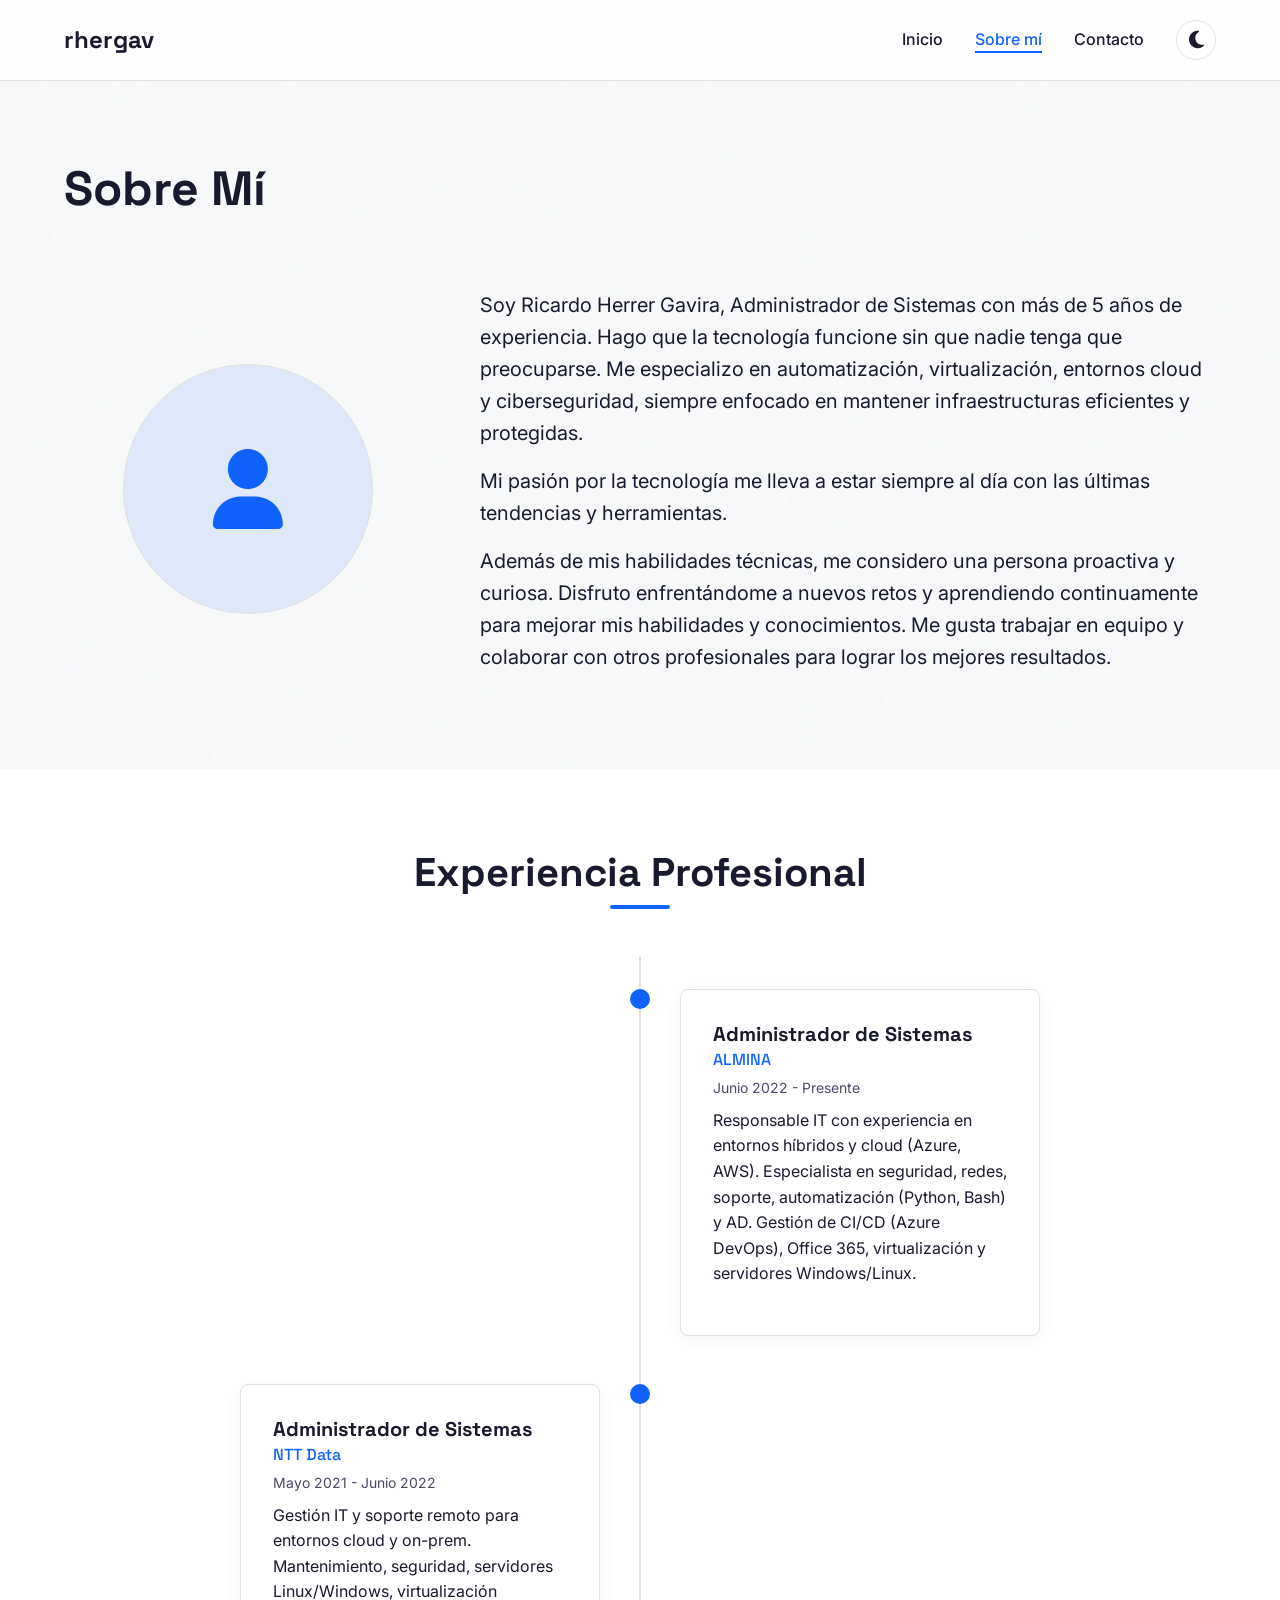
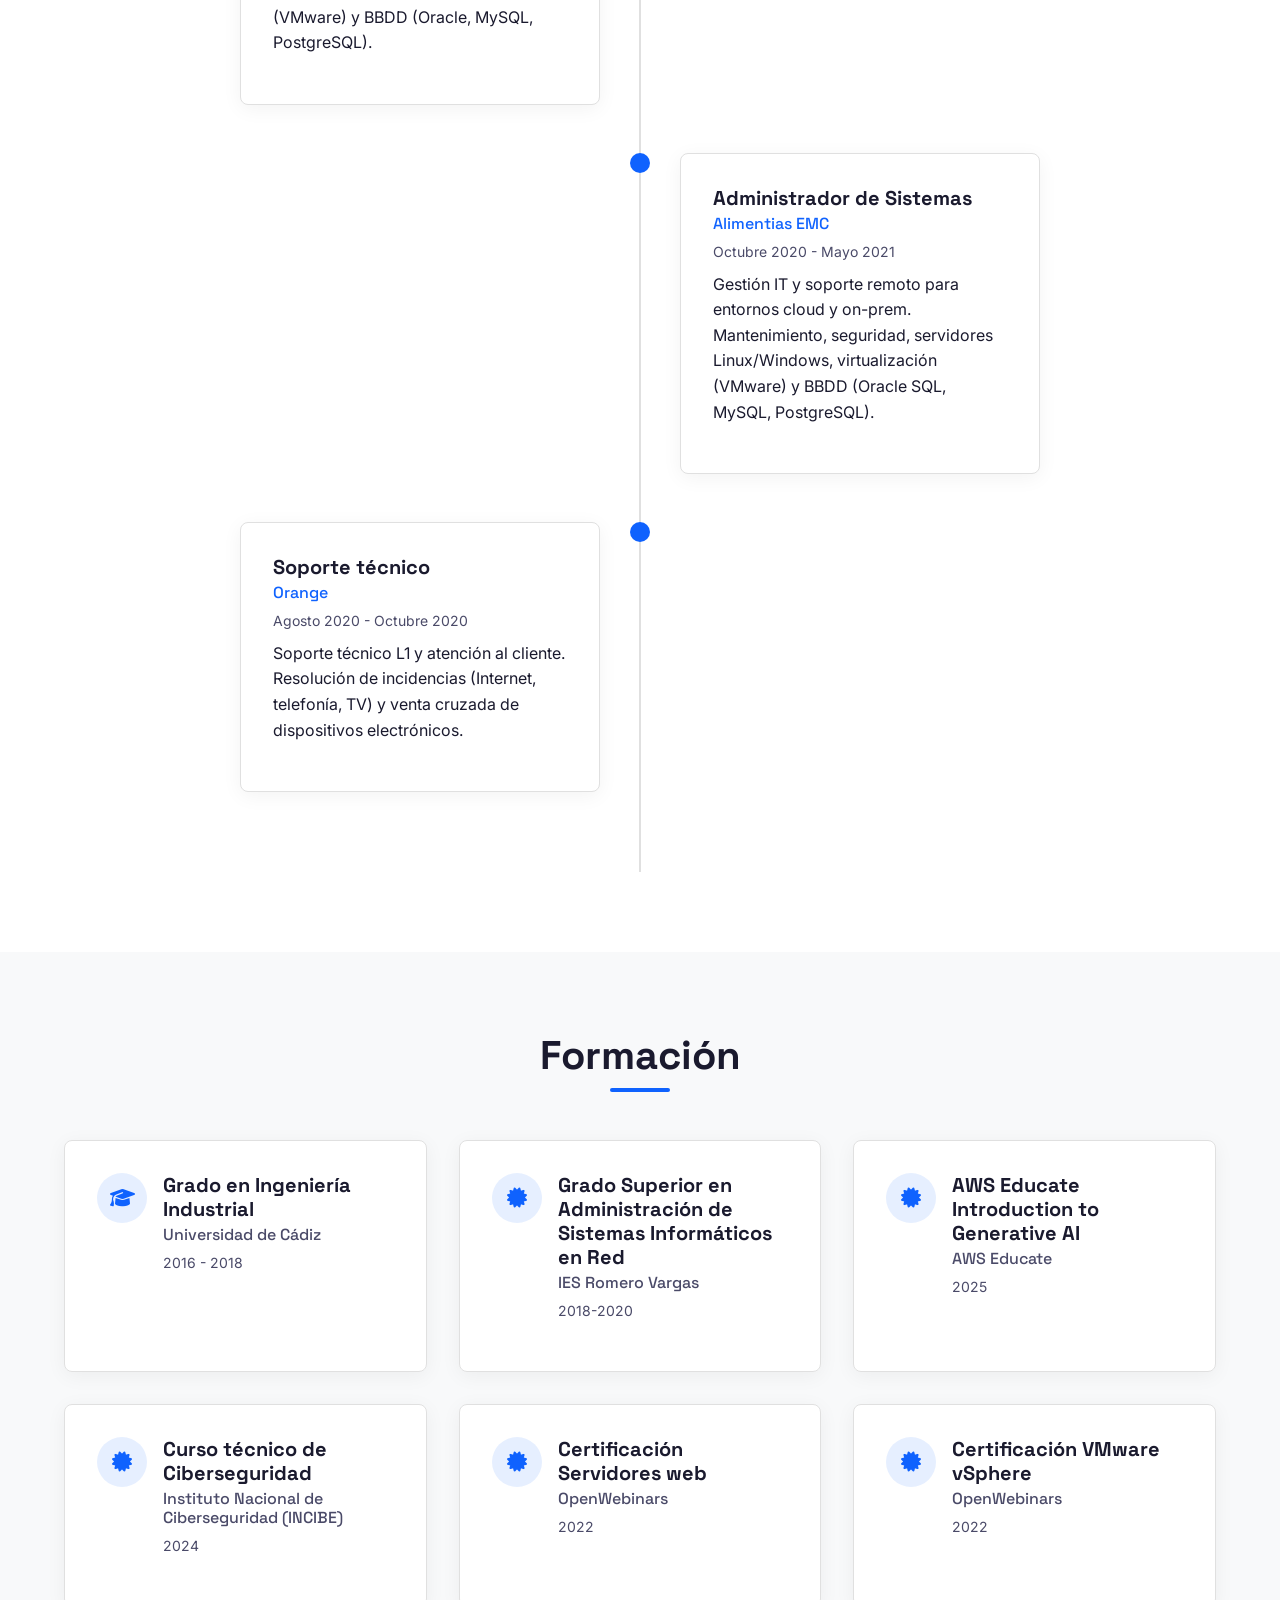
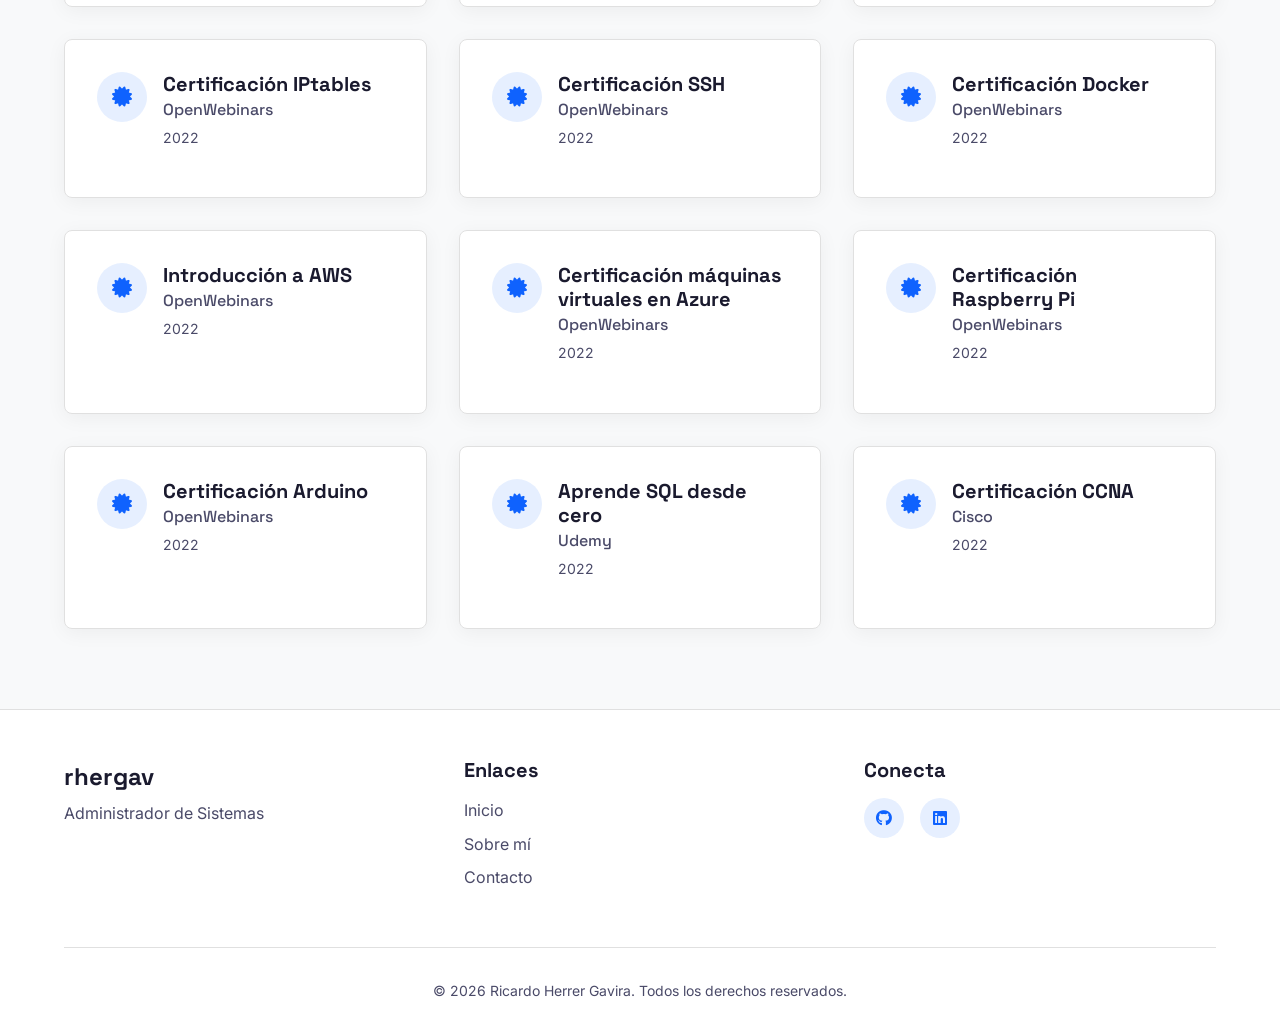
==== about.html @ b5ba9058 "Add files via upload" ====
<!DOCTYPE html>
<html lang="es">

<head>
    <meta charset="UTF-8">
    <meta name="viewport" content="width=device-width, initial-scale=1.0">
    <title>Sobre Mí | rhergav - Administrador de Sistemas</title>
    <link rel="stylesheet" href="css/styles.css">
    <link rel="stylesheet" href="https://cdnjs.cloudflare.com/ajax/libs/font-awesome/6.4.0/css/all.min.css">
    <link rel="preconnect" href="https://fonts.googleapis.com">
    <link rel="preconnect" href="https://fonts.gstatic.com" crossorigin>
    <link
        href="https://fonts.googleapis.com/css2?family=Inter:wght@300;400;500;600;700&family=Space+Grotesk:wght@300;400;500;600;700&display=swap"
        rel="stylesheet">
</head>

<body>
    <div class="noise"></div>

    <header>
        <div class="container">
            <div class="logo">
                <a href="index.html">rhergav</a>
            </div>
            <nav>
                <ul class="nav-links">
                    <li><a href="index.html">Inicio</a></li>
                    <li><a href="about.html" class="active">Sobre mí</a></li>
                    <li><a href="contact.html">Contacto</a></li>
                </ul>
                <div class="theme-toggle">
                    <i class="fas fa-moon"></i>
                    <i class="fas fa-sun"></i>
                </div>
                <div class="hamburger">
                    <span></span>
                    <span></span>
                    <span></span>
                </div>
            </nav>
        </div>
    </header>

    <main>
        <section class="about-hero">
            <div class="container">
                <div class="about-content">
                    <h1 class="reveal-text">Sobre Mí</h1>
                    <div class="about-grid">
                        <div class="about-image" data-aos="fade-right">
                            <div class="image-placeholder">
                                <i class="fas fa-user"></i>
                            </div>
                        </div>
                        <div class="about-text" data-aos="fade-left">
                            <p>Soy Ricardo Herrer Gavira, Administrador de Sistemas con más de 5 años de experiencia.
                                Hago que la tecnología funcione sin que nadie tenga que preocuparse. Me especializo
                                en automatización, virtualización, entornos cloud y ciberseguridad, siempre enfocado en
                                mantener infraestructuras eficientes y protegidas.</p>
                            <p>Mi pasión por la tecnología me lleva a estar siempre al día con las últimas tendencias y
                                herramientas.</p>
                            <p>Además de mis habilidades técnicas, me considero una persona proactiva y curiosa.
                                Disfruto enfrentándome a nuevos retos y aprendiendo continuamente para mejorar mis
                                habilidades y
                                conocimientos. Me gusta trabajar en equipo y colaborar con otros profesionales para
                                lograr
                                los mejores resultados.</p>
                        </div>
                    </div>
                </div>
            </div>
        </section>

        <section class="experience">
            <div class="container">
                <h2 class="section-title">Experiencia Profesional</h2>
                <div class="timeline">
                    <div class="timeline-item" data-aos="fade-up">
                        <div class="timeline-dot"></div>
                        <div class="timeline-content">
                            <h3>Administrador de Sistemas</h3>
                            <h4>ALMINA</h4>
                            <p class="timeline-date">Junio 2022 - Presente</p>
                            <p>Responsable IT con experiencia en entornos híbridos y cloud (Azure, AWS).
                                Especialista en seguridad, redes, soporte, automatización (Python, Bash) y AD. Gestión
                                de CI/CD (Azure DevOps), Office 365, virtualización y servidores Windows/Linux.</p>
                        </div>
                    </div>
                    <div class="timeline-item" data-aos="fade-up" data-aos-delay="100">
                        <div class="timeline-dot"></div>
                        <div class="timeline-content">
                            <h3>Administrador de Sistemas</h3>
                            <h4>NTT Data</h4>
                            <p class="timeline-date">Mayo 2021 - Junio 2022</p>
                            <p>Gestión IT y soporte remoto para entornos cloud y on-prem.
                                Mantenimiento, seguridad, servidores Linux/Windows, virtualización (VMware) y BBDD
                                (Oracle, MySQL, PostgreSQL).</p>
                        </div>
                    </div>
                    <div class="timeline-item" data-aos="fade-up" data-aos-delay="100">
                        <div class="timeline-dot"></div>
                        <div class="timeline-content">
                            <h3>Administrador de Sistemas</h3>
                            <h4>Alimentias EMC</h4>
                            <p class="timeline-date">Octubre 2020 - Mayo 2021</p>
                            <p>Gestión IT y soporte remoto para entornos cloud y on-prem.
                                Mantenimiento, seguridad, servidores Linux/Windows, virtualización (VMware) y BBDD
                                (Oracle SQL, MySQL, PostgreSQL).</p>
                        </div>
                    </div>
                    <div class="timeline-item" data-aos="fade-up" data-aos-delay="100">
                        <div class="timeline-dot"></div>
                        <div class="timeline-content">
                            <h3>Soporte técnico</h3>
                            <h4>Orange</h4>
                            <p class="timeline-date">Agosto 2020 - Octubre 2020</p>
                            <p>Soporte técnico L1 y atención al cliente.
                                Resolución de incidencias (Internet, telefonía, TV) y venta cruzada de dispositivos
                                electrónicos.
                            </p>
                        </div>
                    </div>
                </div>
            </div>
        </section>

        <section class="education">
            <div class="container">
                <h2 class="section-title">Formación</h2>
                <div class="education-grid">
                    <div class="education-card" data-aos="fade-up">
                        <div class="education-icon">
                            <i class="fas fa-graduation-cap"></i>
                        </div>
                        <div class="education-content">
                            <h3>Grado en Ingeniería Industrial</h3>
                            <h4>Universidad de Cádiz</h4>
                            <p class="education-date">2016 - 2018</p>
                        </div>
                    </div>
                    <div class="education-card" data-aos="fade-up" data-aos-delay="100">
                        <div class="education-icon">
                            <i class="fas fa-certificate"></i>
                        </div>
                        <div class="education-content">
                            <h3>Grado Superior en Administración de Sistemas Informáticos en Red</h3>
                            <h4>IES Romero Vargas</h4>
                            <p class="education-date">2018-2020</p>
                        </div>
                    </div>
                    <div class="education-card" data-aos="fade-up" data-aos-delay="200">
                        <div class="education-icon">
                            <i class="fas fa-certificate"></i>
                        </div>
                        <div class="education-content">
                            <h3>AWS Educate Introduction to Generative AI</h3>
                            <h4>AWS Educate</h4>
                            <p class="education-date">2025</p>
                        </div>
                    </div>
                    <div class="education-card" data-aos="fade-up" data-aos-delay="100">
                        <div class="education-icon">
                            <i class="fas fa-certificate"></i>
                        </div>
                        <div class="education-content">
                            <h3>Curso técnico de Ciberseguridad</h3>
                            <h4>Instituto Nacional de Ciberseguridad (INCIBE)</h4>
                            <p class="education-date">2024</p>
                        </div>
                    </div>
                    <div class="education-card" data-aos="fade-up" data-aos-delay="100">
                        <div class="education-icon">
                            <i class="fas fa-certificate"></i>
                        </div>
                        <div class="education-content">
                            <h3>Certificación Servidores web</h3>
                            <h4>OpenWebinars</h4>
                            <p class="education-date">2022</p>
                        </div>
                    </div>

                    <div class="education-card" data-aos="fade-up" data-aos-delay="100">
                        <div class="education-icon">
                            <i class="fas fa-certificate"></i>
                        </div>
                        <div class="education-content">
                            <h3>Certificación VMware vSphere</h3>
                            <h4>OpenWebinars</h4>
                            <p class="education-date">2022</p>
                        </div>
                    </div>

                    <div class="education-card" data-aos="fade-up" data-aos-delay="100">
                        <div class="education-icon">
                            <i class="fas fa-certificate"></i>
                        </div>
                        <div class="education-content">
                            <h3>Certificación IPtables</h3>
                            <h4>OpenWebinars</h4>
                            <p class="education-date">2022</p>
                        </div>
                    </div>

                    <div class="education-card" data-aos="fade-up" data-aos-delay="100">
                        <div class="education-icon">
                            <i class="fas fa-certificate"></i>
                        </div>
                        <div class="education-content">
                            <h3>Certificación SSH</h3>
                            <h4>OpenWebinars</h4>
                            <p class="education-date">2022</p>
                        </div>
                    </div>

                    <div class="education-card" data-aos="fade-up" data-aos-delay="100">
                        <div class="education-icon">
                            <i class="fas fa-certificate"></i>
                        </div>
                        <div class="education-content">
                            <h3>Certificación Docker</h3>
                            <h4>OpenWebinars</h4>
                            <p class="education-date">2022</p>
                        </div>
                    </div>

                    <div class="education-card" data-aos="fade-up" data-aos-delay="100">
                        <div class="education-icon">
                            <i class="fas fa-certificate"></i>
                        </div>
                        <div class="education-content">
                            <h3>Introducción a AWS</h3>
                            <h4>OpenWebinars</h4>
                            <p class="education-date">2022</p>
                        </div>
                    </div>

                    <div class="education-card" data-aos="fade-up" data-aos-delay="100">
                        <div class="education-icon">
                            <i class="fas fa-certificate"></i>
                        </div>
                        <div class="education-content">
                            <h3>Certificación máquinas virtuales en Azure</h3>
                            <h4>OpenWebinars</h4>
                            <p class="education-date">2022</p>
                        </div>
                    </div>

                    <div class="education-card" data-aos="fade-up" data-aos-delay="100">
                        <div class="education-icon">
                            <i class="fas fa-certificate"></i>
                        </div>
                        <div class="education-content">
                            <h3>Certificación Raspberry Pi</h3>
                            <h4>OpenWebinars</h4>
                            <p class="education-date">2022</p>
                        </div>
                    </div>

                    <div class="education-card" data-aos="fade-up" data-aos-delay="100">
                        <div class="education-icon">
                            <i class="fas fa-certificate"></i>
                        </div>
                        <div class="education-content">
                            <h3>Certificación Arduino</h3>
                            <h4>OpenWebinars</h4>
                            <p class="education-date">2022</p>
                        </div>
                    </div>

                    <div class="education-card" data-aos="fade-up" data-aos-delay="100">
                        <div class="education-icon">
                            <i class="fas fa-certificate"></i>
                        </div>
                        <div class="education-content">
                            <h3>Aprende SQL desde cero</h3>
                            <h4>Udemy</h4>
                            <p class="education-date">2022</p>
                        </div>
                    </div>

                    <div class="education-card" data-aos="fade-up" data-aos-delay="100">
                        <div class="education-icon">
                            <i class="fas fa-certificate"></i>
                        </div>
                        <div class="education-content">
                            <h3>Certificación CCNA</h3>
                            <h4>Cisco</h4>
                            <p class="education-date">2022</p>
                        </div>
                    </div>

                </div>
            </div>
        </section>
    </main>

    <footer>
        <div class="container">
            <div class="footer-content">
                <div class="footer-logo">
                    <a href="index.html">rhergav</a>
                    <p>Administrador de Sistemas</p>
                </div>
                <div class="footer-links">
                    <h3>Enlaces</h3>
                    <ul>
                        <li><a href="index.html">Inicio</a></li>
                        <li><a href="about.html">Sobre mí</a></li>
                        <li><a href="contact.html">Contacto</a></li>
                    </ul>
                </div>
                <div class="footer-social">
                    <h3>Conecta</h3>
                    <div class="social-icons">
                        <a href="https://github.com/rhergav" target="_blank"><i class="fab fa-github"></i></a>
                        <a href="https://linkedin.com/in/rhergav" target="_blank"><i class="fab fa-linkedin"></i></a>
                    </div>
                </div>
            </div>
            <div class="footer-bottom">
                <p>&copy; <span id="currentYear"></span> Ricardo Herrer Gavira. Todos los derechos reservados.</p>
            </div>
        </div>
    </footer>

    <script src="js/main.js"></script>
</body>

</html>
---- css/styles.css ----
:root {
  /* Color scheme - Light mode */
  --bg-primary: #f8f9fa;
  --bg-secondary: #ffffff;
  --text-primary: #1a1a2e;
  --text-secondary: #4a4a68;
  --accent-primary: #0f62fe;
  --accent-secondary: #6929c4;
  --accent-tertiary: #1192e8;
  --border-color: #e0e0e0;
  --card-bg: #ffffff;
  --card-shadow: 0 4px 20px rgba(0, 0, 0, 0.05);
  --terminal-bg: #1a1a2e;
  --terminal-text: #f8f9fa;
  --success-color: #24a148;
  --error-color: #fa4d56;
  --warning-color: #f1c21b;

  /* Animation speeds */
  --transition-slow: 0.5s;
  --transition-medium: 0.3s;
  --transition-fast: 0.15s;

  /* Spacing */
  --spacing-xs: 0.25rem;
  --spacing-sm: 0.5rem;
  --spacing-md: 1rem;
  --spacing-lg: 2rem;
  --spacing-xl: 3rem;
  --spacing-xxl: 5rem;

  /* Border radius */
  --radius-sm: 4px;
  --radius-md: 8px;
  --radius-lg: 16px;
  --radius-full: 9999px;

  /* Font sizes */
  --font-size-xs: 0.75rem;
  --font-size-sm: 0.875rem;
  --font-size-md: 1rem;
  --font-size-lg: 1.25rem;
  --font-size-xl: 1.5rem;
  --font-size-2xl: 2rem;
  --font-size-3xl: 2.5rem;
  --font-size-4xl: 3rem;

  /* Font weights */
  --font-weight-light: 300;
  --font-weight-regular: 400;
  --font-weight-medium: 500;
  --font-weight-semibold: 600;
  --font-weight-bold: 700;

  /* Container width */
  --container-width: 1200px;
  --container-padding: 1.5rem;
}

/* Dark mode colors */
[data-theme="dark"] {
  --bg-primary: #121212;
  --bg-secondary: #1e1e1e;
  --text-primary: #f8f9fa;
  --text-secondary: #a7a7a7;
  --accent-primary: #4589ff;
  --accent-secondary: #8a3ffc;
  --accent-tertiary: #33b1ff;
  --border-color: #333333;
  --card-bg: #1e1e1e;
  --card-shadow: 0 4px 20px rgba(0, 0, 0, 0.2);
  --terminal-bg: #0f0f23;
  --terminal-text: #f8f9fa;
}

/* Base styles */
* {
  margin: 0;
  padding: 0;
  box-sizing: border-box;
}

html {
  scroll-behavior: smooth;
  font-size: 16px;
}

body {
  font-family: "Inter", -apple-system, BlinkMacSystemFont, "Segoe UI", Roboto, Oxygen, Ubuntu, Cantarell, "Open Sans",
    "Helvetica Neue", sans-serif;
  background-color: var(--bg-primary);
  color: var(--text-primary);
  line-height: 1.6;
  overflow-x: hidden;
  position: relative;
  min-height: 100vh;
  transition: background-color var(--transition-medium), color var(--transition-medium);
}

/* Noise overlay */
.noise {
  position: fixed;
  top: 0;
  left: 0;
  width: 100%;
  height: 100%;
  background-image: url("data:image/svg+xml,%3Csvg viewBox='0 0 200 200' xmlns='http://www.w3.org/2000/svg'%3E%3Cfilter id='noiseFilter'%3E%3CfeTurbulence type='fractalNoise' baseFrequency='0.65' numOctaves='3' stitchTiles='stitch'/%3E%3C/filter%3E%3Crect width='100%25' height='100%25' filter='url(%23noiseFilter)'/%3E%3C/svg%3E");
  opacity: 0.03;
  z-index: -1;
  pointer-events: none;
}

[data-theme="dark"] .noise {
  opacity: 0.05;
}

/* Typography */
h1,
h2,
h3,
h4,
h5,
h6 {
  font-family: "Space Grotesk", sans-serif;
  font-weight: var(--font-weight-bold);
  line-height: 1.2;
  margin-bottom: var(--spacing-md);
}

h1 {
  font-size: var(--font-size-4xl);
}

h2 {
  font-size: var(--font-size-3xl);
}

h3 {
  font-size: var(--font-size-2xl);
}

h4 {
  font-size: var(--font-size-xl);
}

p {
  margin-bottom: var(--spacing-md);
}

a {
  color: var(--accent-primary);
  text-decoration: none;
  transition: color var(--transition-fast);
}

a:hover {
  color: var(--accent-secondary);
}

/* Container */
.container {
  width: 100%;
  max-width: var(--container-width);
  margin: 0 auto;
  padding: 0 var(--container-padding);
}

/* Header */
header {
  position: fixed;
  top: 0;
  left: 0;
  width: 100%;
  z-index: 1000;
  background-color: rgba(var(--bg-secondary-rgb, 255, 255, 255), 0.8);
  backdrop-filter: blur(10px);
  -webkit-backdrop-filter: blur(10px);
  border-bottom: 1px solid var(--border-color);
  transition: all var(--transition-medium);
}

[data-theme="dark"] header {
  background-color: rgba(30, 30, 30, 0.8);
}

header .container {
  display: flex;
  justify-content: space-between;
  align-items: center;
  height: 80px;
}

.logo a {
  font-family: "Space Grotesk", sans-serif;
  font-size: var(--font-size-xl);
  font-weight: var(--font-weight-bold);
  color: var(--text-primary);
  text-decoration: none;
  transition: color var(--transition-fast);
}

.logo a:hover {
  color: var(--accent-primary);
}

nav {
  display: flex;
  align-items: center;
}

.nav-links {
  display: flex;
  list-style: none;
  margin-right: var(--spacing-lg);
}

.nav-links li {
  margin-left: var(--spacing-lg);
}

.nav-links a {
  color: var(--text-primary);
  font-weight: var(--font-weight-medium);
  text-decoration: none;
  position: relative;
  padding: var(--spacing-xs) 0;
  transition: color var(--transition-fast);
}

.nav-links a:hover {
  color: var(--accent-primary);
}

.nav-links a::after {
  content: "";
  position: absolute;
  bottom: 0;
  left: 0;
  width: 0;
  height: 2px;
  background-color: var(--accent-primary);
  transition: width var(--transition-medium);
}

.nav-links a:hover::after,
.nav-links a.active::after {
  width: 100%;
}

.nav-links a.active {
  color: var(--accent-primary);
}

/* Theme toggle */
.theme-toggle {
  display: flex;
  align-items: center;
  justify-content: center;
  width: 40px;
  height: 40px;
  border-radius: var(--radius-full);
  background-color: var(--bg-secondary);
  border: 1px solid var(--border-color);
  cursor: pointer;
  transition: background-color var(--transition-fast);
}

.theme-toggle:hover {
  background-color: var(--border-color);
}

.theme-toggle i {
  font-size: var(--font-size-lg);
  color: var(--text-primary);
  transition: opacity var(--transition-fast);
}

.theme-toggle .fa-sun {
  display: none;
}

[data-theme="dark"] .theme-toggle .fa-moon {
  display: none;
}

[data-theme="dark"] .theme-toggle .fa-sun {
  display: block;
}

/* Hamburger menu */
.hamburger {
  display: none;
  flex-direction: column;
  justify-content: space-between;
  width: 24px;
  height: 18px;
  cursor: pointer;
  margin-left: var(--spacing-md);
}

.hamburger span {
  display: block;
  width: 100%;
  height: 2px;
  background-color: var(--text-primary);
  transition: all var(--transition-fast);
}

/* Main content */
main {
  padding-top: 80px;
  min-height: calc(100vh - 300px);
}

/* Hero section */
.hero {
  padding: var(--spacing-xxl) 0;
  position: relative;
  overflow: hidden;
}

.hero .container {
  display: flex;
  align-items: center;
  justify-content: space-between;
  gap: var(--spacing-xl);
}

.hero-content {
  flex: 1;
}

.hero-content h1 {
  font-size: var(--font-size-4xl);
  margin-bottom: var(--spacing-md);
  line-height: 1.1;
}

.hero-content h2 {
  font-size: var(--font-size-xl);
  color: var(--accent-primary);
  margin-bottom: var(--spacing-lg);
  font-weight: var(--font-weight-medium);
}

.hero-content p {
  font-size: var(--font-size-lg);
  color: var(--text-secondary);
  margin-bottom: var(--spacing-xl);
  max-width: 600px;
}

.hero-image {
  flex: 1;
  display: flex;
  justify-content: flex-end;
  align-items: center;
}

/* 3D Server Container */
#server-3d-container {
  width: 100%;
  height: 400px;
  border-radius: var(--radius-md);
  overflow: hidden;
  box-shadow: var(--card-shadow);
}

/* Buttons */
.cta-buttons {
  display: flex;
  gap: var(--spacing-md);
  margin-top: var(--spacing-lg);
}

.btn {
  display: inline-flex;
  align-items: center;
  justify-content: center;
  padding: 0.75rem 1.5rem;
  border-radius: var(--radius-md);
  font-weight: var(--font-weight-medium);
  text-decoration: none;
  transition: all var(--transition-fast);
  cursor: pointer;
  border: none;
  font-size: var(--font-size-md);
}

.btn.primary {
  background-color: var(--accent-primary);
  color: white;
}

.btn.primary:hover {
  background-color: var(--accent-secondary);
  transform: translateY(-2px);
  box-shadow: 0 4px 12px rgba(var(--accent-primary-rgb, 15, 98, 254), 0.3);
}

.btn.secondary {
  background-color: transparent;
  color: var(--text-primary);
  border: 1px solid var(--border-color);
}

.btn.secondary:hover {
  background-color: var(--bg-secondary);
  transform: translateY(-2px);
  box-shadow: 0 4px 12px rgba(0, 0, 0, 0.05);
}

.btn.small {
  padding: 0.5rem 1rem;
  font-size: var(--font-size-sm);
}

/* Skills section */
.skills {
  padding: var(--spacing-xxl) 0;
  background-color: var(--bg-secondary);
}

.section-title {
  text-align: center;
  margin-bottom: var(--spacing-xl);
  position: relative;
}

.section-title::after {
  content: "";
  display: block;
  width: 60px;
  height: 4px;
  background-color: var(--accent-primary);
  margin: var(--spacing-sm) auto 0;
  border-radius: var(--radius-full);
}

.skills-grid {
  display: grid;
  grid-template-columns: repeat(auto-fill, minmax(250px, 1fr));
  gap: var(--spacing-lg);
}

.skill-card {
  background-color: var(--card-bg);
  border-radius: var(--radius-md);
  padding: var(--spacing-lg);
  box-shadow: var(--card-shadow);
  transition: transform var(--transition-medium), box-shadow var(--transition-medium);
  border: 1px solid var(--border-color);
}

.skill-card:hover {
  transform: translateY(-5px);
  box-shadow: 0 8px 30px rgba(0, 0, 0, 0.1);
}

.skill-icon {
  display: flex;
  align-items: center;
  justify-content: center;
  width: 60px;
  height: 60px;
  background-color: rgba(var(--accent-primary-rgb, 15, 98, 254), 0.1);
  border-radius: var(--radius-full);
  margin-bottom: var(--spacing-md);
}

.skill-icon i {
  font-size: var(--font-size-xl);
  color: var(--accent-primary);
}

.skill-card h3 {
  font-size: var(--font-size-lg);
  margin-bottom: var(--spacing-sm);
}

.skill-card p {
  color: var(--text-secondary);
  font-size: var(--font-size-md);
  margin-bottom: 0;
}

/* Experience cards */
.experience-cards {
  display: grid;
  grid-template-columns: repeat(auto-fill, minmax(350px, 1fr));
  gap: var(--spacing-lg);
}

.experience-card {
  display: flex;
  background-color: var(--card-bg);
  border-radius: var(--radius-md);
  padding: var(--spacing-lg);
  box-shadow: var(--card-shadow);
  transition: transform var(--transition-medium), box-shadow var(--transition-medium);
  border: 1px solid var(--border-color);
  align-items: flex-start;
  gap: var(--spacing-md);
}

.experience-card:hover {
  transform: translateY(-5px);
  box-shadow: 0 8px 30px rgba(0, 0, 0, 0.1);
}

.experience-icon {
  display: flex;
  align-items: center;
  justify-content: center;
  width: 60px;
  height: 60px;
  background-color: rgba(var(--accent-primary-rgb, 15, 98, 254), 0.1);
  border-radius: var(--radius-full);
  flex-shrink: 0;
}

.experience-icon i {
  font-size: var(--font-size-xl);
  color: var(--accent-primary);
}

.experience-content {
  flex: 1;
}

.experience-content h3 {
  font-size: var(--font-size-lg);
  margin-bottom: var(--spacing-sm);
}

.experience-content p {
  color: var(--text-secondary);
  font-size: var(--font-size-md);
  margin-bottom: var(--spacing-md);
}

.experience-tags {
  display: flex;
  flex-wrap: wrap;
  gap: var(--spacing-xs);
}

.experience-tags span {
  display: inline-block;
  padding: 0.25rem 0.75rem;
  background-color: rgba(var(--accent-primary-rgb, 15, 98, 254), 0.1);
  color: var(--accent-primary);
  border-radius: var(--radius-full);
  font-size: var(--font-size-xs);
  font-weight: var(--font-weight-medium);
}

/* Featured projects section */
.featured-projects {
  padding: var(--spacing-xxl) 0;
}

.center-button {
  display: flex;
  justify-content: center;
  margin-top: var(--spacing-xl);
}

/* About page */
.about-hero {
  padding: var(--spacing-xxl) 0;
}

.about-grid {
  display: grid;
  grid-template-columns: 1fr 2fr;
  gap: var(--spacing-xl);
  margin-top: var(--spacing-xl);
}

.about-image {
  display: flex;
  justify-content: center;
  align-items: center;
}

.image-placeholder {
  width: 250px;
  height: 250px;
  background-color: rgba(var(--accent-primary-rgb, 15, 98, 254), 0.1);
  border-radius: var(--radius-full);
  display: flex;
  align-items: center;
  justify-content: center;
  border: 1px solid var(--border-color);
}

.image-placeholder i {
  font-size: 5rem;
  color: var(--accent-primary);
}

.about-text p {
  margin-bottom: var(--spacing-md);
  font-size: var(--font-size-lg);
}

/* Experience section */
.experience {
  padding: var(--spacing-xxl) 0;
  background-color: var(--bg-secondary);
}

.timeline {
  position: relative;
  max-width: 800px;
  margin: 0 auto;
  padding: var(--spacing-lg) 0;
}

.timeline::before {
  content: "";
  position: absolute;
  top: 0;
  left: 50%;
  transform: translateX(-50%);
  width: 2px;
  height: 100%;
  background-color: var(--border-color);
}

.timeline-item {
  position: relative;
  margin-bottom: var(--spacing-xl);
}

.timeline-dot {
  position: absolute;
  top: 0;
  left: 50%;
  transform: translateX(-50%);
  width: 20px;
  height: 20px;
  background-color: var(--accent-primary);
  border-radius: 50%;
  z-index: 1;
}

.timeline-content {
  position: relative;
  width: calc(50% - 40px);
  padding: var(--spacing-lg);
  background-color: var(--card-bg);
  border-radius: var(--radius-md);
  box-shadow: var(--card-shadow);
  border: 1px solid var(--border-color);
}

.timeline-item:nth-child(odd) .timeline-content {
  margin-left: auto;
}

.timeline-item:nth-child(even) .timeline-content {
  margin-right: auto;
}

.timeline-content h3 {
  font-size: var(--font-size-lg);
  margin-bottom: var(--spacing-xs);
}

.timeline-content h4 {
  font-size: var(--font-size-md);
  color: var(--accent-primary);
  margin-bottom: var(--spacing-sm);
  font-weight: var(--font-weight-medium);
}

.timeline-date {
  font-size: var(--font-size-sm);
  color: var(--text-secondary);
  margin-bottom: var(--spacing-sm);
}

/* Education section */
.education {
  padding: var(--spacing-xxl) 0;
}

.education-grid {
  display: grid;
  grid-template-columns: repeat(auto-fill, minmax(300px, 1fr));
  gap: var(--spacing-lg);
}

.education-card {
  display: flex;
  align-items: flex-start;
  gap: var(--spacing-md);
  padding: var(--spacing-lg);
  background-color: var(--card-bg);
  border-radius: var(--radius-md);
  box-shadow: var(--card-shadow);
  border: 1px solid var(--border-color);
  transition: transform var(--transition-medium);
}

.education-card:hover {
  transform: translateY(-5px);
}

.education-icon {
  display: flex;
  align-items: center;
  justify-content: center;
  width: 50px;
  height: 50px;
  background-color: rgba(var(--accent-primary-rgb, 15, 98, 254), 0.1);
  border-radius: var(--radius-full);
  flex-shrink: 0;
}

.education-icon i {
  font-size: var(--font-size-lg);
  color: var(--accent-primary);
}

.education-content h3 {
  font-size: var(--font-size-lg);
  margin-bottom: var(--spacing-xs);
}

.education-content h4 {
  font-size: var(--font-size-md);
  color: var(--text-secondary);
  margin-bottom: var(--spacing-sm);
  font-weight: var(--font-weight-medium);
}

.education-date {
  font-size: var(--font-size-sm);
  color: var(--text-secondary);
}

/* Projects page */
.projects-hero {
  padding: var(--spacing-xxl) 0 var(--spacing-lg);
  text-align: center;
}

.subtitle {
  font-size: var(--font-size-lg);
  color: var(--text-secondary);
  max-width: 600px;
  margin: 0 auto var(--spacing-xl);
}

.project-filters {
  display: flex;
  justify-content: center;
  flex-wrap: wrap;
  gap: var(--spacing-sm);
  margin-bottom: var(--spacing-xl);
}

.filter-btn {
  padding: 0.5rem 1rem;
  background-color: transparent;
  border: 1px solid var(--border-color);
  border-radius: var(--radius-full);
  font-size: var(--font-size-sm);
  font-weight: var(--font-weight-medium);
  color: var(--text-secondary);
  cursor: pointer;
  transition: all var(--transition-fast);
}

.filter-btn:hover,
.filter-btn.active {
  background-color: var(--accent-primary);
  color: white;
  border-color: var(--accent-primary);
}

.projects-grid-section {
  padding: 0 0 var(--spacing-xxl);
}

.projects-full-grid {
  display: grid;
  grid-template-columns: repeat(auto-fill, minmax(350px, 1fr));
  gap: var(--spacing-lg);
}

/* Project modals */
.project-modal {
  display: none;
  position: fixed;
  top: 0;
  left: 0;
  width: 100%;
  height: 100%;
  background-color: rgba(0, 0, 0, 0.8);
  z-index: 2000;
  overflow-y: auto;
  padding: var(--spacing-lg);
}

.modal-content {
  background-color: var(--card-bg);
  border-radius: var(--radius-md);
  max-width: 900px;
  margin: 50px auto;
  padding: var(--spacing-xl);
  position: relative;
  box-shadow: var(--card-shadow);
}

.close-modal {
  position: absolute;
  top: var(--spacing-md);
  right: var(--spacing-md);
  font-size: var(--font-size-2xl);
  color: var(--text-secondary);
  cursor: pointer;
  transition: color var(--transition-fast);
}

.close-modal:hover {
  color: var(--accent-primary);
}

.modal-grid {
  display: grid;
  grid-template-columns: 1fr 1fr;
  gap: var(--spacing-xl);
  margin-top: var(--spacing-lg);
}

.modal-image {
  display: flex;
  justify-content: center;
  align-items: center;
}

.modal-details h3 {
  font-size: var(--font-size-lg);
  margin-top: var(--spacing-lg);
  margin-bottom: var(--spacing-sm);
  color: var(--accent-primary);
}

.modal-details ul {
  list-style-type: none;
  margin-bottom: var(--spacing-lg);
}

.modal-details ul li {
  margin-bottom: var(--spacing-xs);
  position: relative;
  padding-left: var(--spacing-md);
}

.modal-details ul li::before {
  content: "•";
  color: var(--accent-primary);
  position: absolute;
  left: 0;
}

/* Contact page */
.contact-hero {
  padding: var(--spacing-xxl) 0 var(--spacing-lg);
  text-align: center;
}

.contact-section {
  padding: 0 0 var(--spacing-xxl);
}

.contact-grid {
  display: grid;
  grid-template-columns: 1fr 1fr;
  gap: var(--spacing-xl);
}

.contact-info {
  display: grid;
  grid-template-columns: 1fr 1fr;
  gap: var(--spacing-lg);
  align-self: start;
}

.contact-card {
  background-color: var(--card-bg);
  border-radius: var(--radius-md);
  padding: var(--spacing-lg);
  box-shadow: var(--card-shadow);
  border: 1px solid var(--border-color);
  transition: transform var(--transition-medium);
  text-align: center;
}

.contact-card:hover {
  transform: translateY(-5px);
}

.contact-icon {
  display: flex;
  align-items: center;
  justify-content: center;
  width: 60px;
  height: 60px;
  background-color: rgba(var(--accent-primary-rgb, 15, 98, 254), 0.1);
  border-radius: var(--radius-full);
  margin: 0 auto var(--spacing-md);
}

.contact-icon i {
  font-size: var(--font-size-xl);
  color: var(--accent-primary);
}

.contact-card h3 {
  font-size: var(--font-size-lg);
  margin-bottom: var(--spacing-sm);
}

.contact-card p {
  color: var(--text-secondary);
  font-size: var(--font-size-md);
  margin-bottom: 0;
}

.contact-form {
  background-color: var(--card-bg);
  border-radius: var(--radius-md);
  padding: var(--spacing-xl);
  box-shadow: var(--card-shadow);
  border: 1px solid var(--border-color);
}

.form-group {
  margin-bottom: var(--spacing-lg);
}

.form-group label {
  display: block;
  margin-bottom: var(--spacing-xs);
  font-weight: var(--font-weight-medium);
  color: var(--text-primary);
}

.form-group input,
.form-group textarea {
  width: 100%;
  padding: 0.75rem;
  border: 1px solid var(--border-color);
  border-radius: var(--radius-md);
  background-color: var(--bg-primary);
  color: var(--text-primary);
  font-family: inherit;
  font-size: var(--font-size-md);
  transition: border-color var(--transition-fast);
}

.form-group input:focus,
.form-group textarea:focus {
  outline: none;
  border-color: var(--accent-primary);
}

.form-success {
  display: none;
  text-align: center;
  padding: var(--spacing-lg);
}

.form-success i {
  font-size: 3rem;
  color: var(--success-color);
  margin-bottom: var(--spacing-md);
}

.form-success p {
  font-size: var(--font-size-lg);
  color: var(--text-primary);
  margin-bottom: 0;
}

/* Footer */
footer {
  background-color: var(--bg-secondary);
  border-top: 1px solid var(--border-color);
  padding: var(--spacing-xl) 0 var(--spacing-md);
}

.footer-content {
  display: grid;
  grid-template-columns: repeat(auto-fit, minmax(200px, 1fr));
  gap: var(--spacing-xl);
  margin-bottom: var(--spacing-xl);
}

.footer-logo a {
  font-family: "Space Grotesk", sans-serif;
  font-size: var(--font-size-xl);
  font-weight: var(--font-weight-bold);
  color: var(--text-primary);
  text-decoration: none;
  transition: color var(--transition-fast);
}

.footer-logo p {
  color: var(--text-secondary);
  margin-top: var(--spacing-xs);
}

.footer-links h3,
.footer-social h3 {
  font-size: var(--font-size-lg);
  margin-bottom: var(--spacing-md);
}

.footer-links ul {
  list-style: none;
}

.footer-links ul li {
  margin-bottom: var(--spacing-sm);
}

.footer-links ul li a {
  color: var(--text-secondary);
  text-decoration: none;
  transition: color var(--transition-fast);
}

.footer-links ul li a:hover {
  color: var(--accent-primary);
}

.social-icons {
  display: flex;
  gap: var(--spacing-md);
}

.social-icons a {
  display: flex;
  align-items: center;
  justify-content: center;
  width: 40px;
  height: 40px;
  background-color: rgba(var(--accent-primary-rgb, 15, 98, 254), 0.1);
  border-radius: var(--radius-full);
  color: var(--accent-primary);
  transition: all var(--transition-fast);
}

.social-icons a:hover {
  background-color: var(--accent-primary);
  color: white;
  transform: translateY(-3px);
}

.footer-bottom {
  text-align: center;
  padding-top: var(--spacing-lg);
  border-top: 1px solid var(--border-color);
}

.footer-bottom p {
  color: var(--text-secondary);
  font-size: var(--font-size-sm);
  margin-bottom: 0;
}

/* Efecto de revelación de texto */
.reveal-text {
  position: relative;
  overflow: hidden;
  display: inline-block;
}

.reveal-text::after {
  content: "";
  position: absolute;
  top: 0;
  right: 0;
  width: 100%;
  height: 100%;
  background-color: var(--accent-primary);
  animation: reveal 0.5s cubic-bezier(0.77, 0, 0.175, 1) forwards;
}

@keyframes reveal {
  0% {
    width: 100%;
    left: 0;
  }

  100% {
    width: 0;
    left: 100%;
  }
}

/* Responsive styles */
@media (max-width: 1024px) {
  :root {
    --font-size-4xl: 2.5rem;
    --font-size-3xl: 2rem;
    --font-size-2xl: 1.75rem;
  }

  .hero .container {
    flex-direction: column;
  }

  .hero-content,
  .hero-image {
    width: 100%;
  }

  .hero-image {
    justify-content: center;
    margin-top: var(--spacing-xl);
  }

  #server-3d-container {
    max-width: 100%;
    height: 350px;
  }

  .modal-grid {
    grid-template-columns: 1fr;
  }

  .contact-grid {
    grid-template-columns: 1fr;
  }

  .contact-info {
    margin-bottom: var(--spacing-xl);
  }

  .about-grid {
    grid-template-columns: 1fr;
  }

  .about-image {
    margin-bottom: var(--spacing-xl);
  }

  .timeline-content {
    width: calc(100% - 40px);
    margin-left: 40px !important;
  }

  .timeline::before {
    left: 0;
  }

  .timeline-dot {
    left: 0;
  }
}

@media (max-width: 768px) {
  :root {
    --container-padding: 1rem;
    --font-size-4xl: 2.25rem;
    --font-size-3xl: 1.75rem;
    --font-size-2xl: 1.5rem;
    --font-size-xl: 1.25rem;
  }

  .nav-links {
    display: none;
    position: fixed;
    top: 80px;
    left: 0;
    width: 100%;
    background-color: var(--bg-secondary);
    flex-direction: column;
    align-items: center;
    padding: var(--spacing-lg) 0;
    box-shadow: 0 10px 20px rgba(0, 0, 0, 0.1);
    border-bottom: 1px solid var(--border-color);
  }

  .nav-links.active {
    display: flex;
  }

  .nav-links li {
    margin: var(--spacing-sm) 0;
  }

  .hamburger {
    display: flex;
  }

  .hamburger.active span:nth-child(1) {
    transform: translateY(8px) rotate(45deg);
  }

  .hamburger.active span:nth-child(2) {
    opacity: 0;
  }

  .hamburger.active span:nth-child(3) {
    transform: translateY(-8px) rotate(-45deg);
  }

  .projects-grid,
  .projects-full-grid,
  .experience-cards {
    grid-template-columns: 1fr;
  }

  .cta-buttons {
    flex-direction: column;
    gap: var(--spacing-sm);
  }

  .cta-buttons .btn {
    width: 100%;
  }

  .skills-grid,
  .education-grid {
    grid-template-columns: 1fr;
  }

  #server-3d-container {
    height: 300px;
  }
}

@media (max-width: 480px) {
  :root {
    --font-size-4xl: 2rem;
    --font-size-3xl: 1.5rem;
    --font-size-2xl: 1.25rem;
  }

  .hero-content h1 {
    font-size: var(--font-size-3xl);
  }

  .hero-content h2 {
    font-size: var(--font-size-lg);
  }

  .hero-content p {
    font-size: var(--font-size-md);
  }

  .contact-info {
    grid-template-columns: 1fr;
  }

  .project-filters {
    flex-direction: column;
    align-items: center;
  }

  .filter-btn {
    width: 100%;
    max-width: 200px;
  }

  #server-3d-container {
    height: 250px;
  }
}

/* Dark mode toggle animation */
.theme-toggle {
  position: relative;
  overflow: hidden;
}

.theme-toggle::before {
  content: "";
  position: absolute;
  top: 50%;
  left: 50%;
  width: 0;
  height: 0;
  background-color: rgba(var(--accent-primary-rgb, 15, 98, 254), 0.2);
  border-radius: 50%;
  transform: translate(-50%, -50%);
  transition: width 0.5s, height 0.5s;
}

.theme-toggle:active::before {
  width: 100px;
  height: 100px;
}

/* AOS animations */
[data-aos="fade-up"] {
  opacity: 0;
  transform: translateY(30px);
  transition: opacity 0.8s, transform 0.8s;
}

[data-aos="fade-up"].aos-animate {
  opacity: 1;
  transform: translateY(0);
}

[data-aos="fade-right"] {
  opacity: 0;
  transform: translateX(-30px);
  transition: opacity 0.8s, transform 0.8s;
}

[data-aos="fade-right"].aos-animate {
  opacity: 1;
  transform: translateX(0);
}

[data-aos="fade-left"] {
  opacity: 0;
  transform: translateX(30px);
  transition: opacity 0.8s, transform 0.8s;
}

[data-aos="fade-left"].aos-animate {
  opacity: 1;
  transform: translateX(0);
}

[data-aos-delay="100"] {
  transition-delay: 0.1s;
}

[data-aos-delay="200"] {
  transition-delay: 0.2s;
}

[data-aos-delay="300"] {
  transition-delay: 0.3s;
}

[data-aos-delay="400"] {
  transition-delay: 0.4s;
}

[data-aos-delay="500"] {
  transition-delay: 0.5s;
}

/* Estilos para la sección de experiencia en la página principal */
.experience-summary {
  padding: var(--spacing-xxl) 0;
  background-color: var(--bg-secondary);
}

.timeline-compact {
  position: relative;
  max-width: 800px;
  margin: 0 auto;
  padding: var(--spacing-md) 0;
}

.timeline-compact::before {
  content: "";
  position: absolute;
  top: 0;
  left: 20px;
  width: 2px;
  height: 100%;
  background-color: var(--border-color);
}

.timeline-item-compact {
  position: relative;
  margin-bottom: var(--spacing-xl);
  padding-left: 60px;
}

.timeline-dot-compact {
  position: absolute;
  top: 5px;
  left: 12px;
  width: 16px;
  height: 16px;
  background-color: var(--accent-primary);
  border-radius: 50%;
  z-index: 1;
}

.timeline-content-compact {
  position: relative;
  padding: var(--spacing-lg);
  background-color: var(--card-bg);
  border-radius: var(--radius-md);
  box-shadow: var(--card-shadow);
  border: 1px solid var(--border-color);
}

.timeline-content-compact h3 {
  font-size: var(--font-size-lg);
  margin-bottom: var(--spacing-xs);
}

.timeline-content-compact h4 {
  font-size: var(--font-size-md);
  color: var(--accent-primary);
  margin-bottom: var(--spacing-sm);
  font-weight: var(--font-weight-medium);
}

.timeline-content-compact .timeline-date {
  font-size: var(--font-size-sm);
  color: var(--text-secondary);
  margin-bottom: var(--spacing-sm);
}

.terminal {
  width: 100%;
  max-width: 500px;
  background-color: var(--terminal-bg);
  border-radius: var(--radius-md);
  overflow: hidden;
  box-shadow: var(--card-shadow);
}

.terminal-header {
  display: flex;
  align-items: center;
  padding: var(--spacing-sm) var(--spacing-md);
  background-color: rgba(255, 255, 255, 0.05);
  border-bottom: 1px solid rgba(255, 255, 255, 0.1);
}

.terminal-buttons {
  display: flex;
  gap: 6px;
}

.terminal-buttons span {
  width: 12px;
  height: 12px;
  border-radius: 50%;
}

.terminal-buttons span:nth-child(1) {
  background-color: #ff5f56;
}

.terminal-buttons span:nth-child(2) {
  background-color: #ffbd2e;
}

.terminal-buttons span:nth-child(3) {
  background-color: #27c93f;
}

.terminal-title {
  margin-left: auto;
  margin-right: auto;
  color: rgba(255, 255, 255, 0.7);
  font-size: var(--font-size-sm);
  font-family: monospace;
}

.terminal-body {
  padding: var(--spacing-md);
  font-family: monospace;
  font-size: var(--font-size-md);
  color: var(--terminal-text);
}

.terminal-body .line {
  margin-bottom: var(--spacing-sm);
  display: flex;
  align-items: center;
}

.terminal-body .prompt {
  color: #27c93f;
  margin-right: var(--spacing-sm);
}

.terminal-body .command {
  color: #f8f9fa;
}

.terminal-body .response {
  color: #a7a7a7;
}

.terminal-body .typing {
  display: inline-block;
  overflow: hidden;
  white-space: nowrap;
  animation: typing 3s steps(20, end) infinite;
}

.terminal-body .cursor {
  display: inline-block;
  width: 10px;
  height: 18px;
  background-color: #f8f9fa;
  animation: blink 1s step-end infinite;
  margin-left: 2px;
}

@keyframes typing {
  from {
    width: 0;
  }

  to {
    width: 100%;
  }
}

@keyframes blink {

  from,
  to {
    opacity: 0;
  }

  50% {
    opacity: 1;
  }
}

/* Styles for the Technical Support skill */
.skill-card.technical-support .skill-icon {
  background-color: rgba(var(--accent-tertiary-rgb, 17, 146, 232), 0.1);
}

.skill-card.technical-support .skill-icon i {
  color: var(--accent-tertiary);
}

@media (max-width: 480px) {
  .contact-info {
    grid-template-columns: 1fr;
  }
}
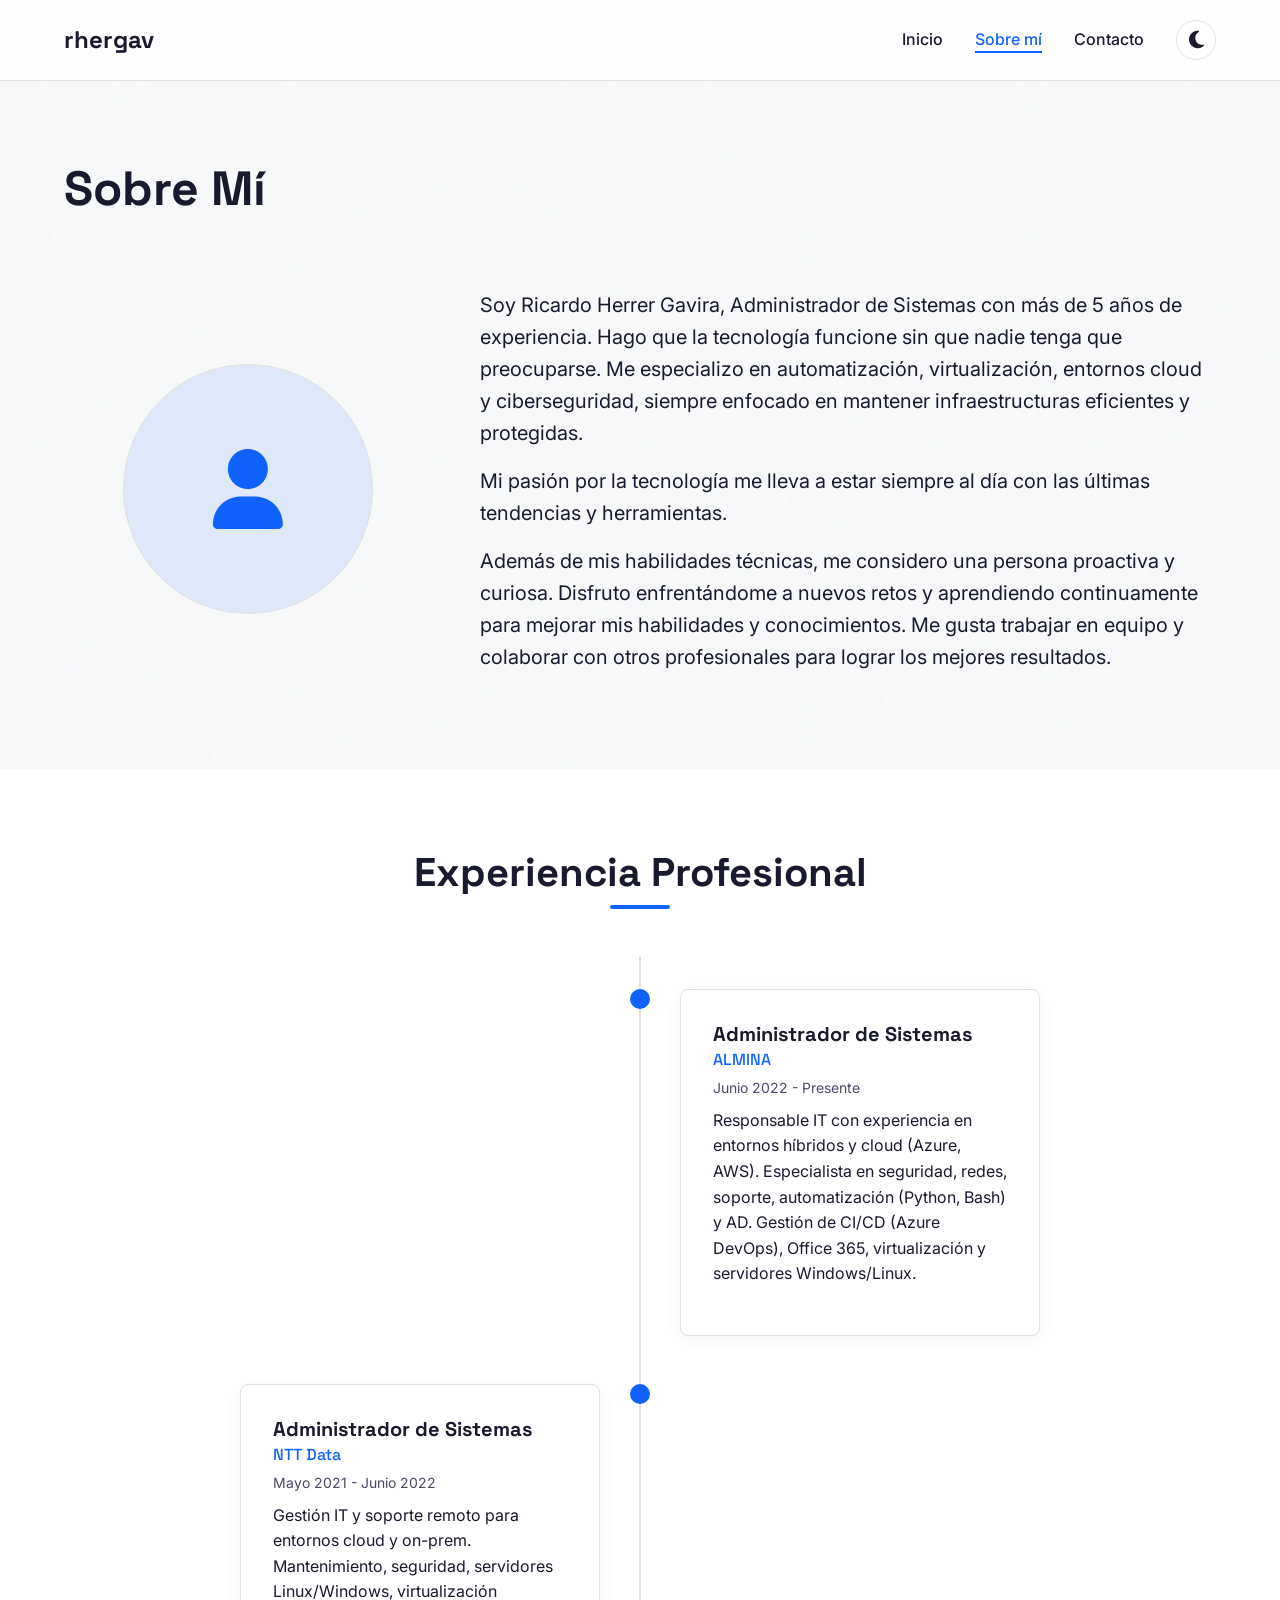
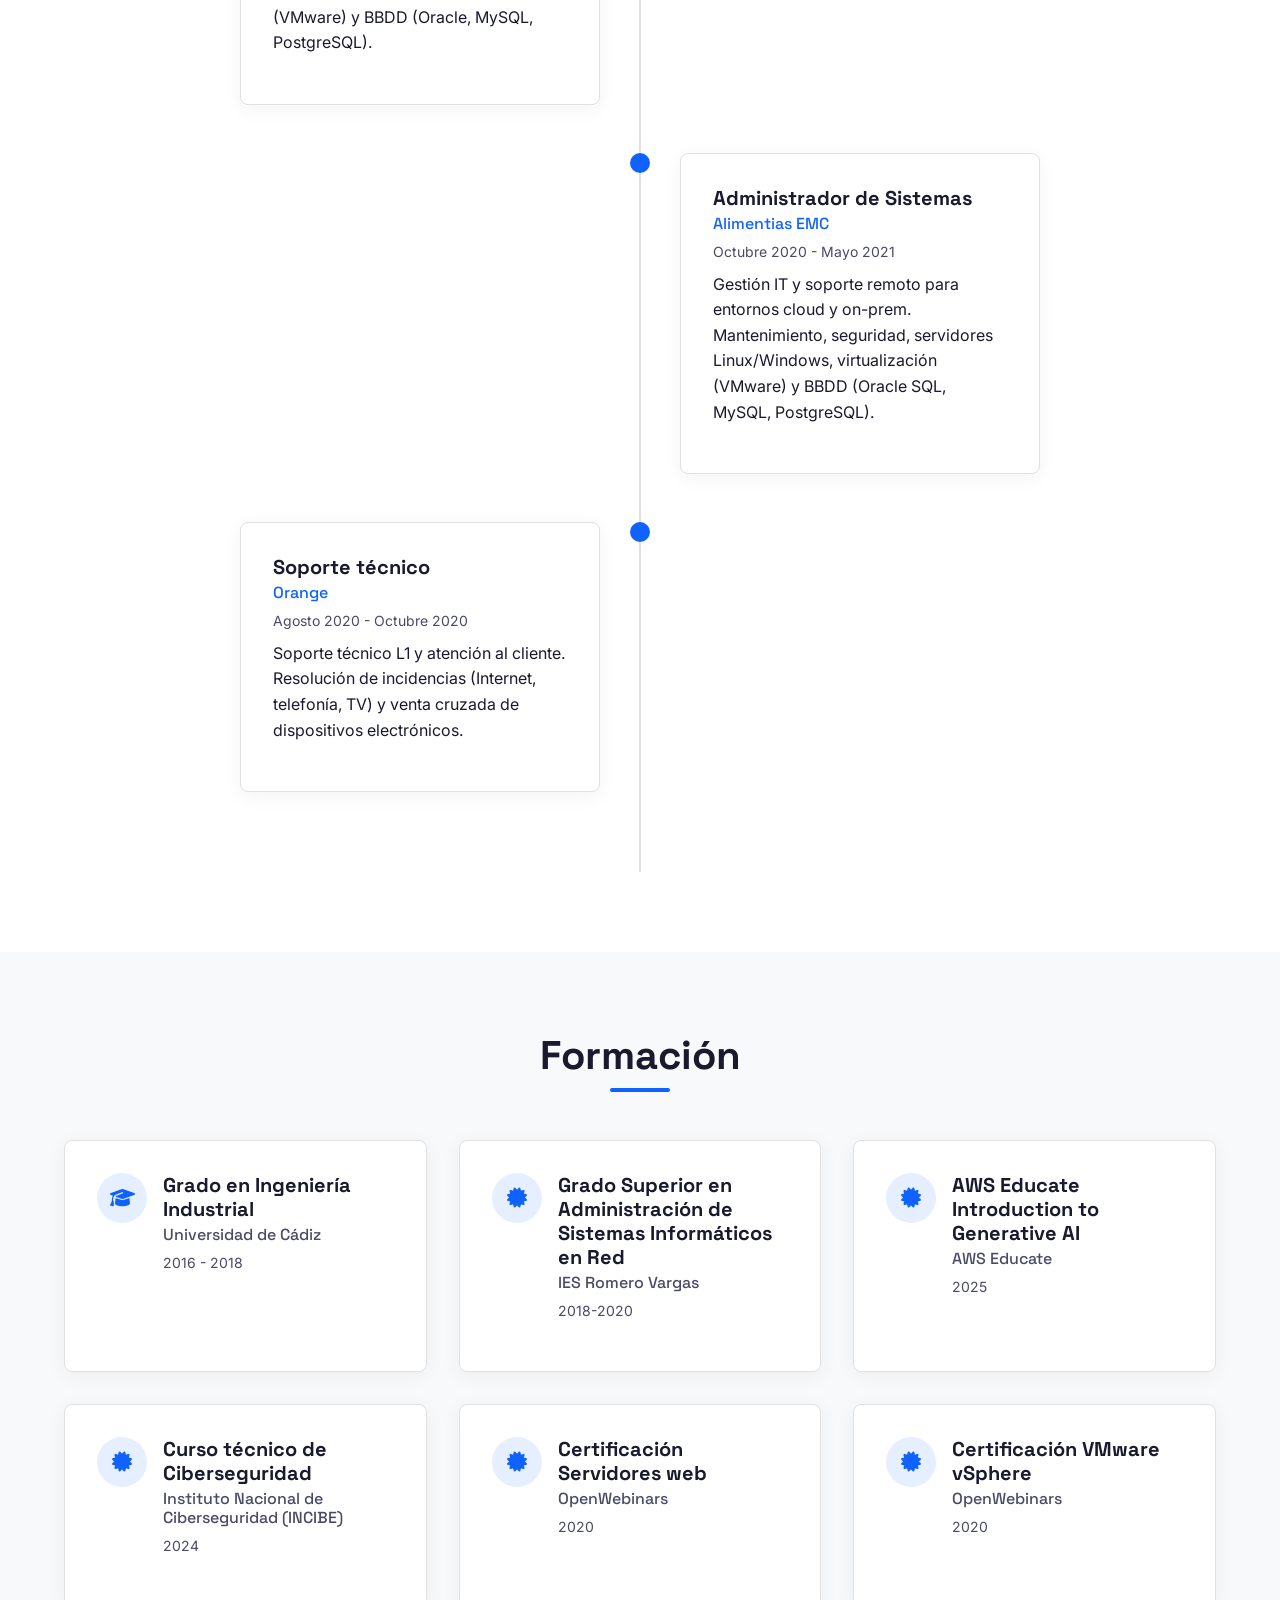
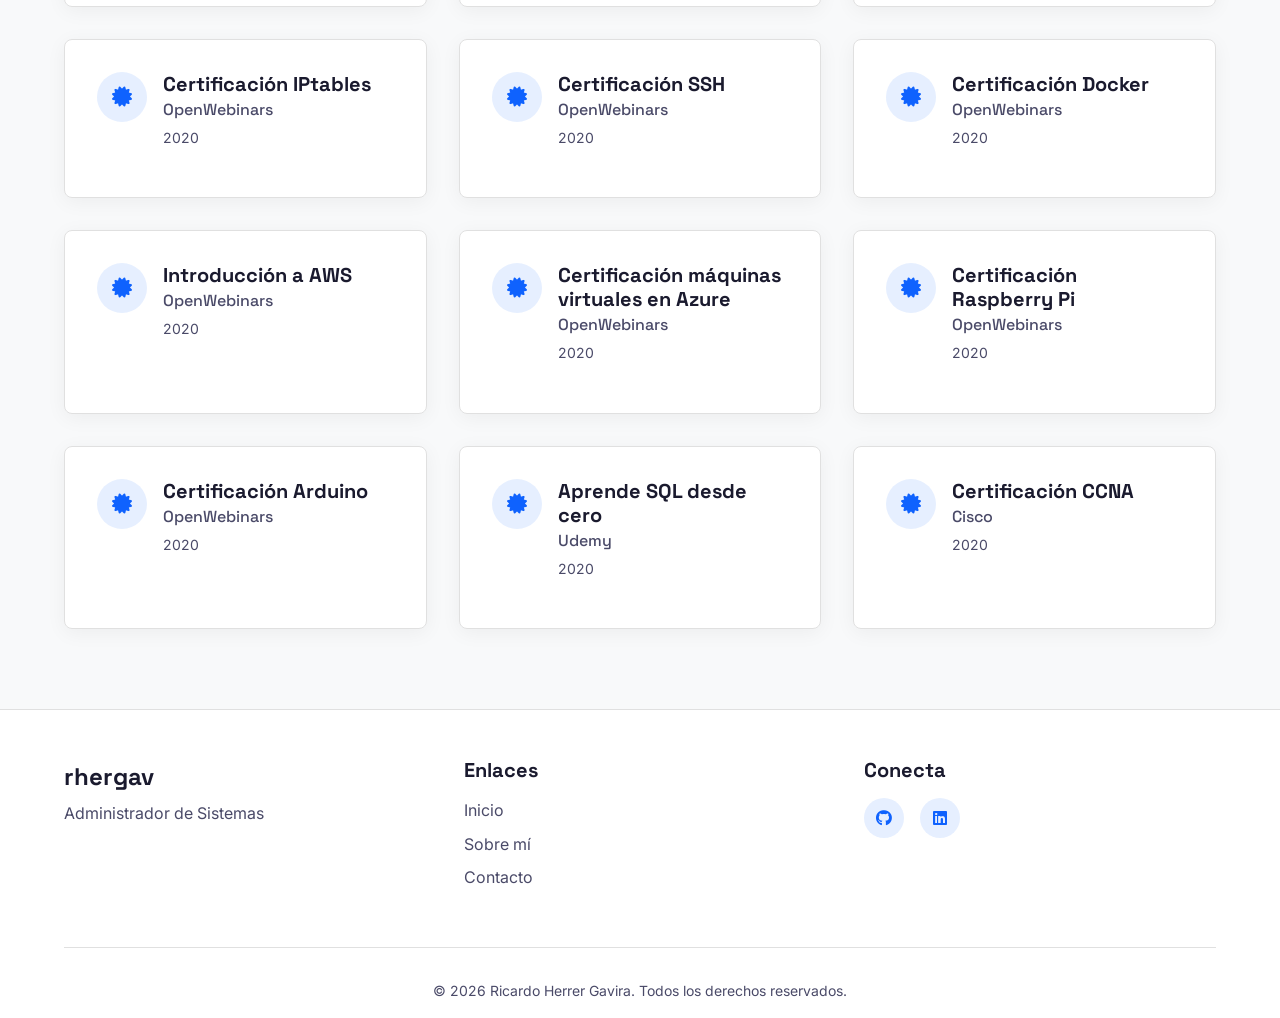
==== commit 3aa09ef6: "Update about.html" ====
--- a/about.html
+++ b/about.html
@@ -175,7 +175,7 @@
                         <div class="education-content">
                             <h3>Certificación Servidores web</h3>
                             <h4>OpenWebinars</h4>
-                            <p class="education-date">2022</p>
+                            <p class="education-date">2020</p>
                         </div>
                     </div>
 
@@ -186,7 +186,7 @@
                         <div class="education-content">
                             <h3>Certificación VMware vSphere</h3>
                             <h4>OpenWebinars</h4>
-                            <p class="education-date">2022</p>
+                            <p class="education-date">2020</p>
                         </div>
                     </div>
 
@@ -197,7 +197,7 @@
                         <div class="education-content">
                             <h3>Certificación IPtables</h3>
                             <h4>OpenWebinars</h4>
-                            <p class="education-date">2022</p>
+                            <p class="education-date">2020</p>
                         </div>
                     </div>
 
@@ -208,7 +208,7 @@
                         <div class="education-content">
                             <h3>Certificación SSH</h3>
                             <h4>OpenWebinars</h4>
-                            <p class="education-date">2022</p>
+                            <p class="education-date">2020</p>
                         </div>
                     </div>
 
@@ -219,7 +219,7 @@
                         <div class="education-content">
                             <h3>Certificación Docker</h3>
                             <h4>OpenWebinars</h4>
-                            <p class="education-date">2022</p>
+                            <p class="education-date">2020</p>
                         </div>
                     </div>
 
@@ -230,7 +230,7 @@
                         <div class="education-content">
                             <h3>Introducción a AWS</h3>
                             <h4>OpenWebinars</h4>
-                            <p class="education-date">2022</p>
+                            <p class="education-date">2020</p>
                         </div>
                     </div>
 
@@ -241,7 +241,7 @@
                         <div class="education-content">
                             <h3>Certificación máquinas virtuales en Azure</h3>
                             <h4>OpenWebinars</h4>
-                            <p class="education-date">2022</p>
+                            <p class="education-date">2020</p>
                         </div>
                     </div>
 
@@ -252,7 +252,7 @@
                         <div class="education-content">
                             <h3>Certificación Raspberry Pi</h3>
                             <h4>OpenWebinars</h4>
-                            <p class="education-date">2022</p>
+                            <p class="education-date">2020</p>
                         </div>
                     </div>
 
@@ -263,7 +263,7 @@
                         <div class="education-content">
                             <h3>Certificación Arduino</h3>
                             <h4>OpenWebinars</h4>
-                            <p class="education-date">2022</p>
+                            <p class="education-date">2020</p>
                         </div>
                     </div>
 
@@ -274,7 +274,7 @@
                         <div class="education-content">
                             <h3>Aprende SQL desde cero</h3>
                             <h4>Udemy</h4>
-                            <p class="education-date">2022</p>
+                            <p class="education-date">2020</p>
                         </div>
                     </div>
 
@@ -285,7 +285,7 @@
                         <div class="education-content">
                             <h3>Certificación CCNA</h3>
                             <h4>Cisco</h4>
-                            <p class="education-date">2022</p>
+                            <p class="education-date">2020</p>
                         </div>
                     </div>
 
@@ -326,4 +326,4 @@
     <script src="js/main.js"></script>
 </body>
 
-</html>+</html>
